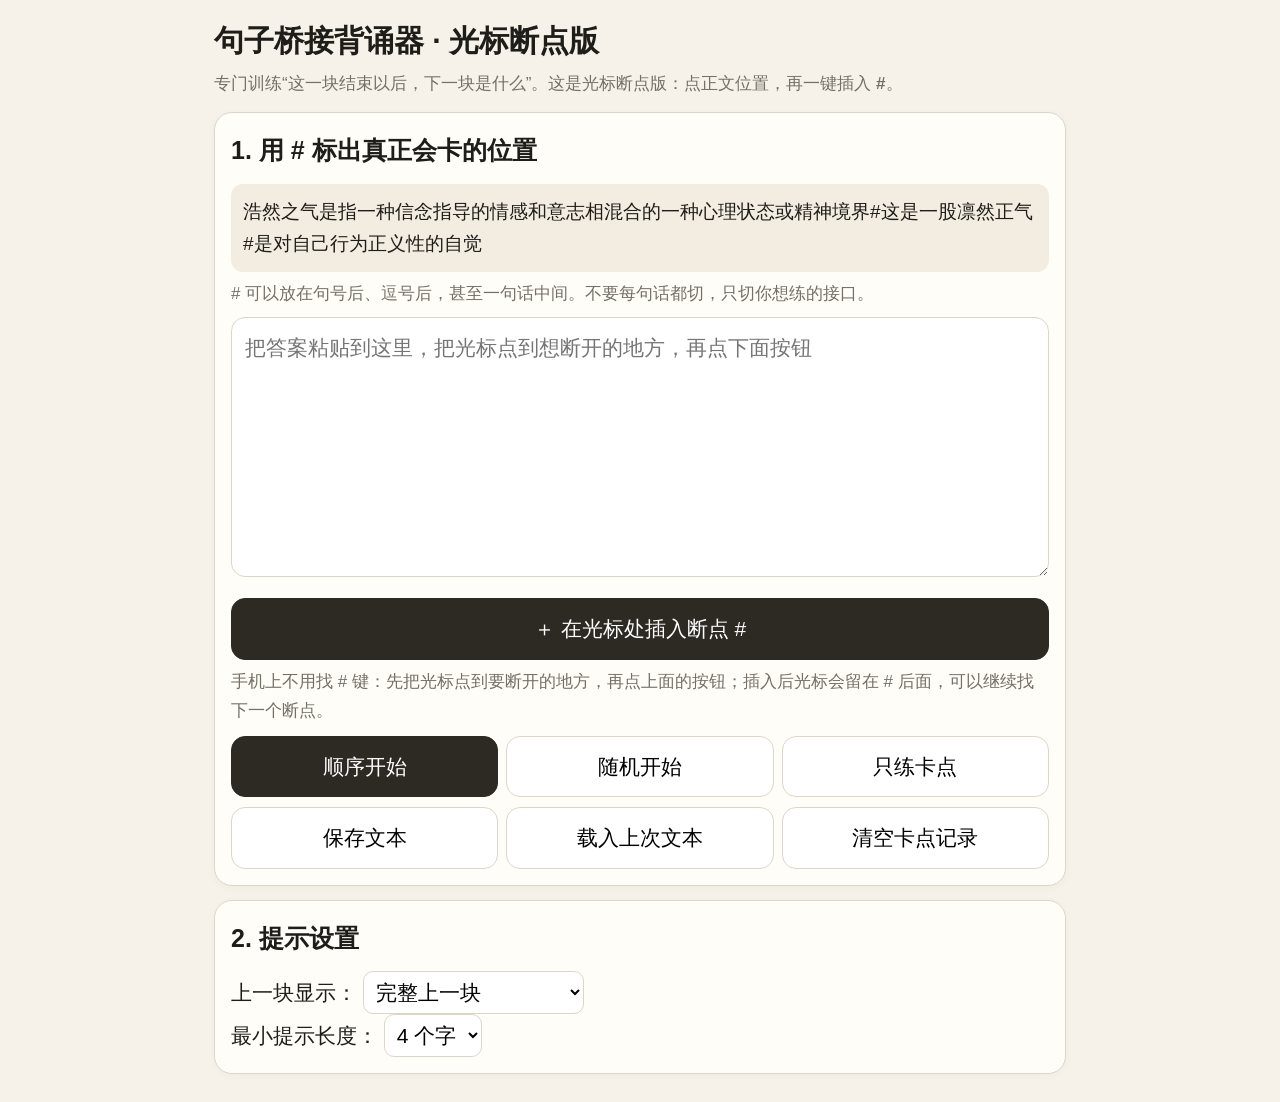
==== bridge-cursor.html @ 261e8c17 "Add cache-busting cursor breakpoint trainer page" ====
<!doctype html>
<html lang="zh-CN">
<head>
<meta charset="utf-8">
<meta name="viewport" content="width=device-width,initial-scale=1,viewport-fit=cover">
<meta name="theme-color" content="#f6f2e9">
<title>句子桥接背诵器 · 光标断点版</title>
<style>
:root{--bg:#f6f2e9;--card:#fffdf8;--text:#1f1d19;--muted:#756f66;--line:#ddd6c8;--soft:#f2ece1;--accent:#2d2923}
*{box-sizing:border-box}
body{margin:0;background:var(--bg);color:var(--text);font-family:-apple-system,BlinkMacSystemFont,"Segoe UI","PingFang SC","Microsoft YaHei",sans-serif;font-size:21px;line-height:1.7}
main{max-width:880px;margin:auto;padding:14px}
h1{font-size:30px;line-height:1.25;margin:8px 0 10px}
h2{font-size:25px;margin:0 0 12px}
p{margin:8px 0}
.card{background:var(--card);border:1px solid var(--line);border-radius:18px;padding:16px;margin:14px 0;box-shadow:0 2px 10px rgba(0,0,0,.03)}
textarea{width:100%;min-height:260px;border:1px solid var(--line);border-radius:14px;background:#fff;padding:13px;font:inherit;line-height:1.65;resize:vertical}
button,select{font:inherit}
button{border:1px solid var(--line);border-radius:14px;background:#fff;padding:12px 14px;cursor:pointer}
button.primary{background:var(--accent);border-color:var(--accent);color:#fff}
button.weak{background:#fff6f1}
button:disabled{opacity:.45}
.row{display:flex;gap:8px;flex-wrap:wrap;margin-top:10px}
.row button{flex:1;min-width:145px}
.muted{color:var(--muted);font-size:17px}
.example{background:var(--soft);border-radius:12px;padding:12px;font-size:19px;word-break:break-word}
.hidden{display:none!important}
.prompt{font-size:27px;line-height:1.7;white-space:pre-wrap;padding:4px 0 10px}
.answer{font-size:27px;line-height:1.7;white-space:pre-wrap;border:2px dashed var(--line);border-radius:15px;padding:15px;min-height:110px;background:#fff}
.hint{font-size:24px;padding:12px;border-radius:12px;background:var(--soft);margin:10px 0}
.stats{font-size:17px;color:var(--muted);margin-bottom:8px}
.hash{font-weight:800}
select{max-width:100%;padding:8px;border-radius:10px;border:1px solid var(--line);background:#fff}
@media(max-width:600px){
  body{font-size:21px} main{padding:10px} h1{font-size:29px} h2{font-size:25px}
  .prompt,.answer{font-size:26px}.row button{min-width:0;width:100%;flex-basis:100%}
}
</style>
</head>
<body>
<main>
  <h1>句子桥接背诵器 · 光标断点版</h1>
  <p class="muted">专门训练“这一块结束以后，下一块是什么”。这是光标断点版：点正文位置，再一键插入 <span class="hash">#</span>。</p>

  <section class="card">
    <h2>1. 用 # 标出真正会卡的位置</h2>
    <div class="example">浩然之气是指一种信念指导的情感和意志相混合的一种心理状态或精神境界#这是一股凛然正气#是对自己行为正义性的自觉</div>
    <p class="muted"># 可以放在句号后、逗号后，甚至一句话中间。不要每句话都切，只切你想练的接口。</p>
    <textarea id="source" placeholder="把答案粘贴到这里，把光标点到想断开的地方，再点下面按钮"></textarea>
    <div class="row">
      <button class="primary" type="button" onclick="insertBreakAtCursor()">＋ 在光标处插入断点 #</button>
    </div>
    <p class="muted">手机上不用找 # 键：先把光标点到要断开的地方，再点上面的按钮；插入后光标会留在 # 后面，可以继续找下一个断点。</p>
    <div class="row">
      <button class="primary" onclick="startOrdered()">顺序开始</button>
      <button onclick="startRandom()">随机开始</button>
      <button onclick="startWeakOnly()">只练卡点</button>
    </div>
    <div class="row">
      <button onclick="saveText()">保存文本</button>
      <button onclick="loadText()">载入上次文本</button>
      <button onclick="clearWeak()">清空卡点记录</button>
    </div>
  </section>

  <section class="card">
    <h2>2. 提示设置</h2>
    <label>上一块显示：
      <select id="promptMode">
        <option value="full">完整上一块</option>
        <option value="tail">只显示末尾 12 个字</option>
      </select>
    </label>
    <br>
    <label>最小提示长度：
      <select id="hintLen">
        <option value="2">2 个字</option>
        <option value="4" selected>4 个字</option>
        <option value="6">6 个字</option>
        <option value="8">8 个字</option>
      </select>
    </label>
  </section>

  <section id="trainer" class="card hidden">
    <h2>3. 接口训练</h2>
    <div id="stats" class="stats"></div>
    <div id="prompt" class="prompt"></div>
    <div id="miniHint" class="hint hidden"></div>
    <div id="answer" class="answer">先在脑中提取。真的卡住也没关系。</div>

    <div id="beforeReveal" class="row">
      <button onclick="showHint()">给我最小提示</button>
      <button class="primary" onclick="revealAnswer(false)">揭晓核对</button>
      <button class="weak" onclick="revealAnswer(true)">卡住了</button>
    </div>

    <div id="afterReveal" class="row hidden">
      <button class="weak" onclick="retrySame()">卡住了，再练一次</button>
      <button class="primary" onclick="gotItNext()">接上了，下一个</button>
    </div>

    <p id="weakInfo" class="muted"></p>
  </section>
</main>

<script>
let blocks=[];
let pairs=[];
let queue=[];
let pos=0;
let currentMarkedWeak=false;
const KEY_TEXT="bridge_text_v3";
const KEY_WEAK="bridge_weak_v3";
let weakScores=readJSON(KEY_WEAK,{});
let lastCursorPos=0;

function el(id){return document.getElementById(id)}
function readJSON(k,fallback){try{return JSON.parse(localStorage.getItem(k)||"")||fallback}catch(e){return fallback}}
function saveWeak(){localStorage.setItem(KEY_WEAK,JSON.stringify(weakScores))}
function normalize(s){return s.replace(/\r/g,"").replace(/[ \t]+/g," ").replace(/\n{3,}/g,"\n\n").trim()}
function keyOf(p){return p.prev.slice(-40)+"|||"+p.next.slice(0,40)}

function rememberCursor(){
  const box=el("source");
  if(typeof box.selectionStart==="number") lastCursorPos=box.selectionStart;
}

function insertBreakAtCursor(){
  const box=el("source");
  let pos=(typeof lastCursorPos==="number")?lastCursorPos:box.value.length;
  pos=Math.max(0,Math.min(pos,box.value.length));

  // 如果光标旁边已经有 #，不重复插入。
  if(box.value.charAt(pos)==="#" || box.value.charAt(pos-1)==="#"){
    box.focus();
    box.setSelectionRange(pos,pos);
    return;
  }

  box.value=box.value.slice(0,pos)+"#"+box.value.slice(pos);
  lastCursorPos=pos+1;
  localStorage.setItem(KEY_TEXT,box.value);

  // 重新聚焦并把光标放到刚插入的 # 后面。
  box.focus();
  box.setSelectionRange(lastCursorPos,lastCursorPos);
}

function parse(){
  const raw=normalize(el("source").value);
  blocks=raw.split("#").map(normalize).filter(Boolean);
  if(blocks.length<2){alert("至少放一个 #，让它形成两个内容块。");return false}
  pairs=[];
  for(let i=0;i<blocks.length-1;i++)pairs.push({prev:blocks[i],next:blocks[i+1],index:i});
  localStorage.setItem(KEY_TEXT,el("source").value);
  return true;
}

function startOrdered(){
  if(!parse())return;
  queue=pairs.map((_,i)=>i);pos=0;openTrainer();
}
function startRandom(){
  if(!parse())return;
  queue=pairs.map((_,i)=>i);
  for(let i=queue.length-1;i>0;i--){const j=Math.floor(Math.random()*(i+1));[queue[i],queue[j]]=[queue[j],queue[i]]}
  pos=0;openTrainer();
}
function startWeakOnly(){
  if(!parse())return;
  queue=pairs.map((p,i)=>({i,s:weakScores[keyOf(p)]||0})).filter(x=>x.s>0).sort((a,b)=>b.s-a.s).map(x=>x.i);
  if(!queue.length){alert("现在还没有卡点记录。");return}
  pos=0;openTrainer();
}
function openTrainer(){
  el("trainer").classList.remove("hidden");
  render();
  el("trainer").scrollIntoView({behavior:"smooth",block:"start"});
}
function render(){
  if(!queue.length)return;
  if(pos>=queue.length){
    alert("这一轮完成啦。");
    pos=0;
  }
  const p=pairs[queue[pos]];
  const mode=el("promptMode").value;
  const prev=mode==="tail"?"…"+p.prev.slice(-12):p.prev;
  el("stats").textContent="接口 "+(pos+1)+" / "+queue.length+"　原文第 "+(p.index+1)+" 块 → 第 "+(p.index+2)+" 块";
  el("prompt").textContent="上一块：\n"+prev+"\n\n→ 下一块从哪里开始？";
  el("answer").textContent="先在脑中提取。真的卡住也没关系。";
  el("miniHint").classList.add("hidden");
  el("beforeReveal").classList.remove("hidden");
  el("afterReveal").classList.add("hidden");
  currentMarkedWeak=false;
  updateWeakInfo();
}
function showHint(){
  const p=pairs[queue[pos]];
  const n=parseInt(el("hintLen").value,10)||4;
  el("miniHint").textContent="最小提示："+p.next.slice(0,n)+"……";
  el("miniHint").classList.remove("hidden");
}
function revealAnswer(markWeak){
  const p=pairs[queue[pos]];
  if(markWeak){
    const k=keyOf(p);
    weakScores[k]=(weakScores[k]||0)+1;
    currentMarkedWeak=true;
    saveWeak();
  }
  el("answer").textContent=p.next;
  el("beforeReveal").classList.add("hidden");
  el("afterReveal").classList.remove("hidden");
  updateWeakInfo();
}
function retrySame(){
  const p=pairs[queue[pos]];
  if(!currentMarkedWeak){
    const k=keyOf(p);
    weakScores[k]=(weakScores[k]||0)+1;
    saveWeak();
  }
  render();
}
function gotItNext(){
  const p=pairs[queue[pos]];
  const k=keyOf(p);
  if(weakScores[k]>0){
    weakScores[k]=Math.max(0,weakScores[k]-1);
    saveWeak();
  }
  pos++;
  render();
}
function updateWeakInfo(){
  let count=0;
  for(const p of pairs)if((weakScores[keyOf(p)]||0)>0)count++;
  el("weakInfo").textContent="当前文本还有 "+count+" 个已标记卡点。";
}
function saveText(){localStorage.setItem(KEY_TEXT,el("source").value);alert("已保存到这个浏览器。")}
function loadText(){const t=localStorage.getItem(KEY_TEXT);if(!t){alert("还没有保存过文本。");return}el("source").value=t}
function clearWeak(){if(confirm("确定清空所有卡点记录吗？")){weakScores={};saveWeak();updateWeakInfo()}}

const sourceBox=el("source");
["click","keyup","input","select","touchend"].forEach(evt=>{
  sourceBox.addEventListener(evt,rememberCursor);
});
sourceBox.addEventListener("focus",rememberCursor);

const saved=localStorage.getItem(KEY_TEXT);
if(saved)sourceBox.value=saved;
lastCursorPos=sourceBox.value.length;
</script>
</body>
</html>
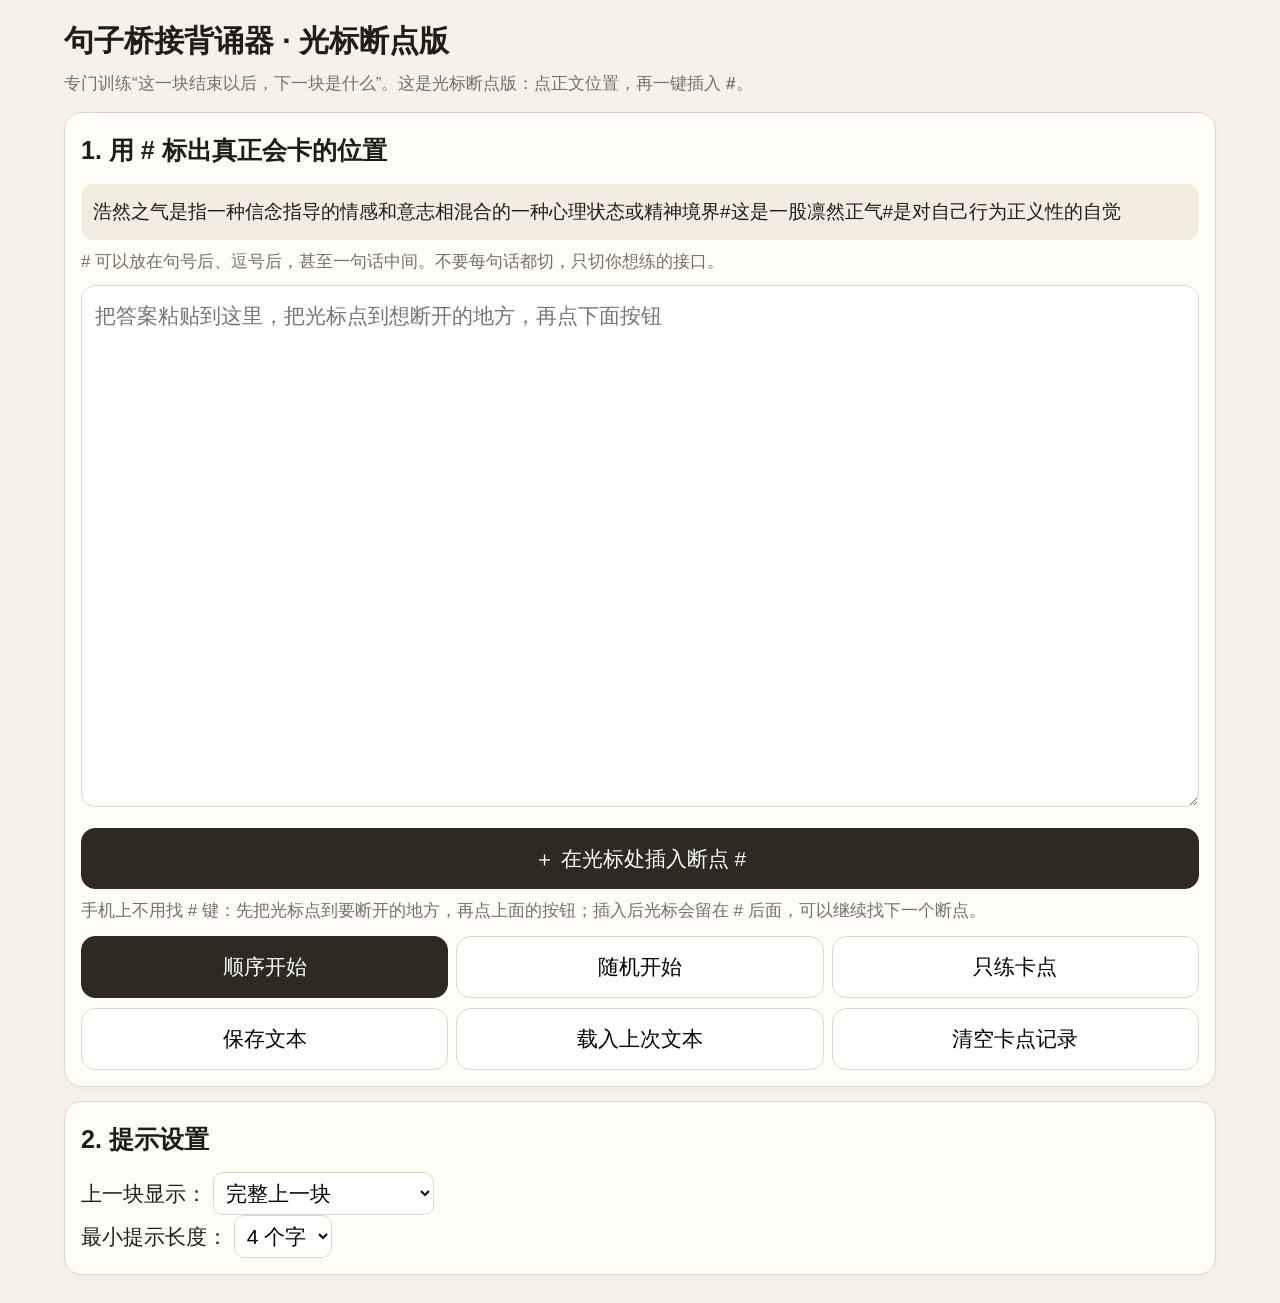
==== commit 4842e13e: "Enlarge source text area for direct review" ====
--- a/bridge-cursor.html
+++ b/bridge-cursor.html
@@ -9,12 +9,12 @@
 :root{--bg:#f6f2e9;--card:#fffdf8;--text:#1f1d19;--muted:#756f66;--line:#ddd6c8;--soft:#f2ece1;--accent:#2d2923}
 *{box-sizing:border-box}
 body{margin:0;background:var(--bg);color:var(--text);font-family:-apple-system,BlinkMacSystemFont,"Segoe UI","PingFang SC","Microsoft YaHei",sans-serif;font-size:21px;line-height:1.7}
-main{max-width:880px;margin:auto;padding:14px}
+main{max-width:1180px;margin:auto;padding:14px}
 h1{font-size:30px;line-height:1.25;margin:8px 0 10px}
 h2{font-size:25px;margin:0 0 12px}
 p{margin:8px 0}
 .card{background:var(--card);border:1px solid var(--line);border-radius:18px;padding:16px;margin:14px 0;box-shadow:0 2px 10px rgba(0,0,0,.03)}
-textarea{width:100%;min-height:260px;border:1px solid var(--line);border-radius:14px;background:#fff;padding:13px;font:inherit;line-height:1.65;resize:vertical}
+textarea{width:100%;min-height:58vh;border:1px solid var(--line);border-radius:14px;background:#fff;padding:13px;font:inherit;line-height:1.65;resize:vertical}
 button,select{font:inherit}
 button{border:1px solid var(--line);border-radius:14px;background:#fff;padding:12px 14px;cursor:pointer}
 button.primary{background:var(--accent);border-color:var(--accent);color:#fff}
@@ -32,7 +32,7 @@
 .hash{font-weight:800}
 select{max-width:100%;padding:8px;border-radius:10px;border:1px solid var(--line);background:#fff}
 @media(max-width:600px){
-  body{font-size:21px} main{padding:10px} h1{font-size:29px} h2{font-size:25px}
+  body{font-size:21px} main{padding:8px} h1{font-size:29px} h2{font-size:25px}\n  textarea{min-height:64vh;padding:15px}
   .prompt,.answer{font-size:26px}.row button{min-width:0;width:100%;flex-basis:100%}
 }
 </style>
@@ -131,10 +131,15 @@
   let pos=(typeof lastCursorPos==="number")?lastCursorPos:box.value.length;
   pos=Math.max(0,Math.min(pos,box.value.length));
 
+  // 记录当前页面和文本框内部的滚动位置，避免手机端插入后跳到底部。
+  const pageX=window.scrollX;
+  const pageY=window.scrollY;
+  const boxScrollTop=box.scrollTop;
+  const boxScrollLeft=box.scrollLeft;
+
   // 如果光标旁边已经有 #，不重复插入。
   if(box.value.charAt(pos)==="#" || box.value.charAt(pos-1)==="#"){
-    box.focus();
-    box.setSelectionRange(pos,pos);
+    try{box.setSelectionRange(pos,pos)}catch(e){}
     return;
   }
 
@@ -142,9 +147,16 @@
   lastCursorPos=pos+1;
   localStorage.setItem(KEY_TEXT,box.value);
 
-  // 重新聚焦并把光标放到刚插入的 # 后面。
-  box.focus();
-  box.setSelectionRange(lastCursorPos,lastCursorPos);
+  // 只更新光标位置，不主动 focus；手机端 focus 会把页面强行滚到光标处。
+  try{box.setSelectionRange(lastCursorPos,lastCursorPos)}catch(e){}
+
+  const restoreScroll=()=>{
+    box.scrollTop=boxScrollTop;
+    box.scrollLeft=boxScrollLeft;
+    window.scrollTo(pageX,pageY);
+  };
+  requestAnimationFrame(restoreScroll);
+  setTimeout(restoreScroll,60);
 }
 
 function parse(){
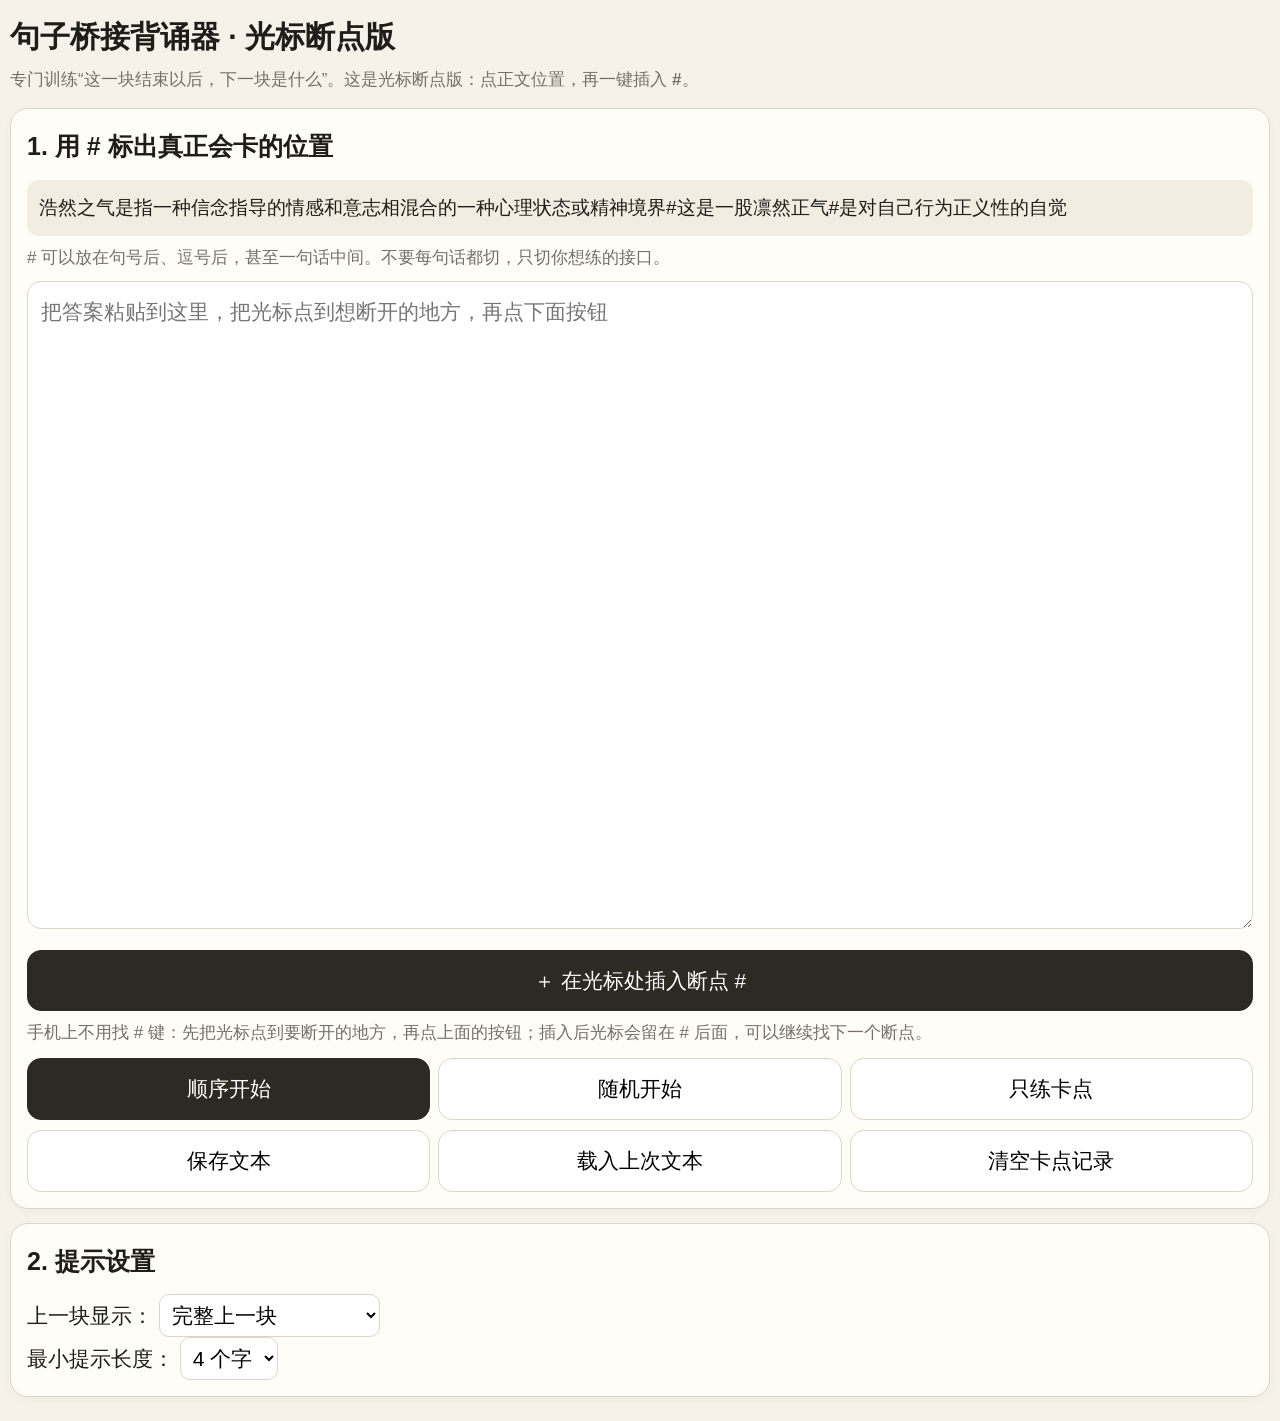
==== commit 5cc07950: "Make review text area substantially larger" ====
--- a/bridge-cursor.html
+++ b/bridge-cursor.html
@@ -9,12 +9,12 @@
 :root{--bg:#f6f2e9;--card:#fffdf8;--text:#1f1d19;--muted:#756f66;--line:#ddd6c8;--soft:#f2ece1;--accent:#2d2923}
 *{box-sizing:border-box}
 body{margin:0;background:var(--bg);color:var(--text);font-family:-apple-system,BlinkMacSystemFont,"Segoe UI","PingFang SC","Microsoft YaHei",sans-serif;font-size:21px;line-height:1.7}
-main{max-width:1180px;margin:auto;padding:14px}
+main{max-width:1400px;margin:auto;padding:10px}
 h1{font-size:30px;line-height:1.25;margin:8px 0 10px}
 h2{font-size:25px;margin:0 0 12px}
 p{margin:8px 0}
 .card{background:var(--card);border:1px solid var(--line);border-radius:18px;padding:16px;margin:14px 0;box-shadow:0 2px 10px rgba(0,0,0,.03)}
-textarea{width:100%;min-height:58vh;border:1px solid var(--line);border-radius:14px;background:#fff;padding:13px;font:inherit;line-height:1.65;resize:vertical}
+textarea{width:100%;min-height:72vh;border:1px solid var(--line);border-radius:14px;background:#fff;padding:13px;font:inherit;line-height:1.65;resize:vertical}
 button,select{font:inherit}
 button{border:1px solid var(--line);border-radius:14px;background:#fff;padding:12px 14px;cursor:pointer}
 button.primary{background:var(--accent);border-color:var(--accent);color:#fff}
@@ -32,7 +32,7 @@
 .hash{font-weight:800}
 select{max-width:100%;padding:8px;border-radius:10px;border:1px solid var(--line);background:#fff}
 @media(max-width:600px){
-  body{font-size:21px} main{padding:8px} h1{font-size:29px} h2{font-size:25px}\n  textarea{min-height:64vh;padding:15px}
+  body{font-size:21px} main{padding:8px} h1{font-size:29px} h2{font-size:25px}\n  textarea{min-height:76vh;padding:15px}
   .prompt,.answer{font-size:26px}.row button{min-width:0;width:100%;flex-basis:100%}
 }
 </style>
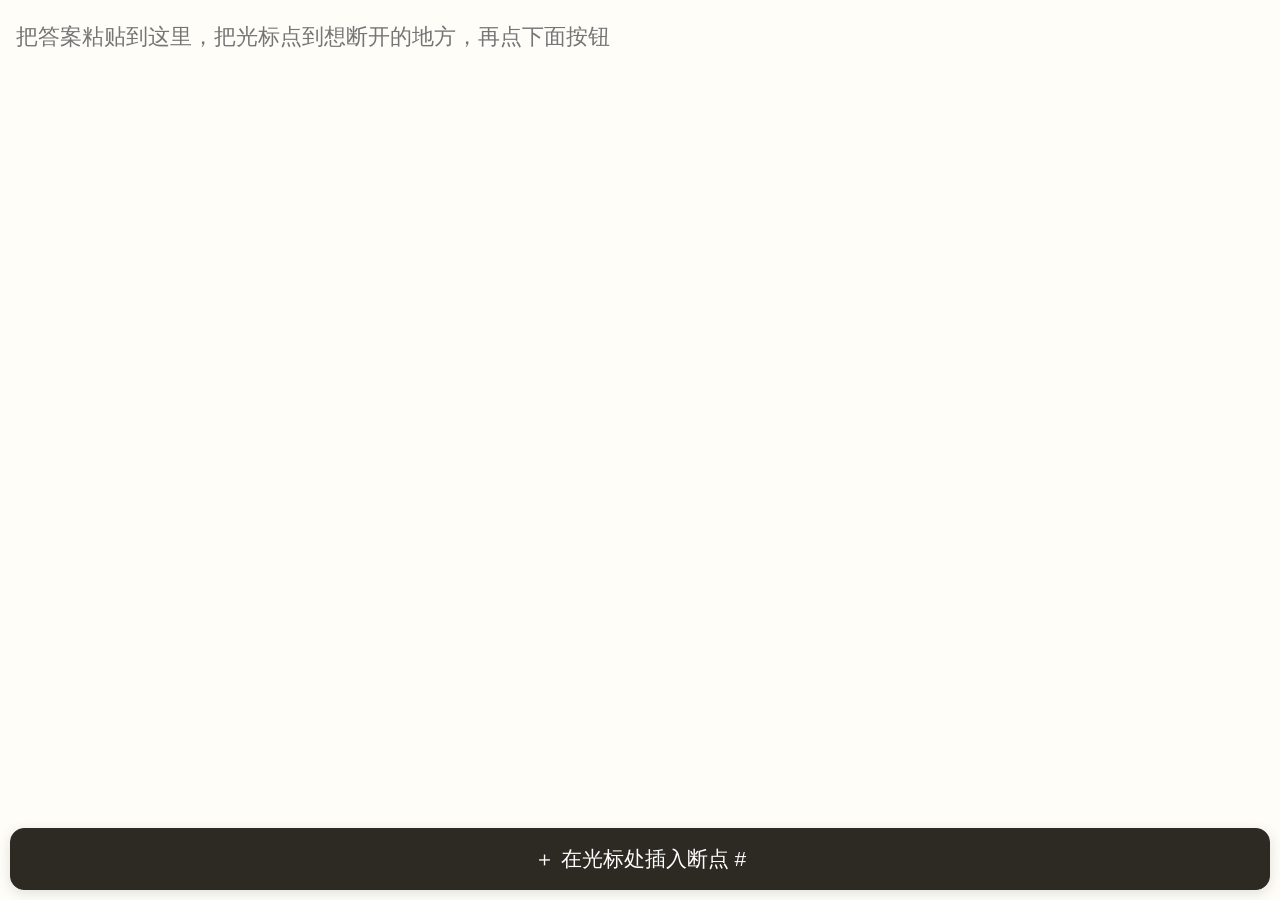
==== commit a32449e2: "Make source editor full-screen with only break button" ====
--- a/bridge-cursor.html
+++ b/bridge-cursor.html
@@ -30,6 +30,15 @@
 .hint{font-size:24px;padding:12px;border-radius:12px;background:var(--soft);margin:10px 0}
 .stats{font-size:17px;color:var(--muted);margin-bottom:8px}
 .hash{font-weight:800}
+.source-card{position:relative}
+body.source-focus{overflow:hidden}
+body.source-focus main{max-width:none;padding:0;margin:0}
+body.source-focus main>h1,body.source-focus main>p,body.source-focus main>section:not(.source-card){display:none!important}
+body.source-focus .source-card{position:fixed;inset:0;z-index:9999;margin:0;border:0;border-radius:0;padding:0;background:var(--card);box-shadow:none}
+body.source-focus .source-card>h2,body.source-focus .source-card>.example,body.source-focus .source-card>p,body.source-focus .source-card>.row:not(.insert-row){display:none!important}
+body.source-focus #source{position:absolute;inset:0 0 76px 0;width:100%;height:auto;min-height:0;border:0;border-radius:0;padding:18px 16px 28px;font-size:22px;line-height:1.75;resize:none;outline:none;background:#fffdf8}
+body.source-focus .insert-row{position:absolute;left:10px;right:10px;bottom:calc(10px + env(safe-area-inset-bottom));z-index:10000;margin:0}
+body.source-focus .insert-row button{width:100%;min-height:56px;box-shadow:0 3px 14px rgba(0,0,0,.12)}
 select{max-width:100%;padding:8px;border-radius:10px;border:1px solid var(--line);background:#fff}
 @media(max-width:600px){
   body{font-size:21px} main{padding:8px} h1{font-size:29px} h2{font-size:25px}\n  textarea{min-height:76vh;padding:15px}
@@ -42,12 +51,12 @@
   <h1>句子桥接背诵器 · 光标断点版</h1>
   <p class="muted">专门训练“这一块结束以后，下一块是什么”。这是光标断点版：点正文位置，再一键插入 <span class="hash">#</span>。</p>
 
-  <section class="card">
+  <section class="card source-card">
     <h2>1. 用 # 标出真正会卡的位置</h2>
     <div class="example">浩然之气是指一种信念指导的情感和意志相混合的一种心理状态或精神境界#这是一股凛然正气#是对自己行为正义性的自觉</div>
     <p class="muted"># 可以放在句号后、逗号后，甚至一句话中间。不要每句话都切，只切你想练的接口。</p>
     <textarea id="source" placeholder="把答案粘贴到这里，把光标点到想断开的地方，再点下面按钮"></textarea>
-    <div class="row">
+    <div class="row insert-row">
       <button class="primary" type="button" onclick="insertBreakAtCursor()">＋ 在光标处插入断点 #</button>
     </div>
     <p class="muted">手机上不用找 # 键：先把光标点到要断开的地方，再点上面的按钮；插入后光标会留在 # 后面，可以继续找下一个断点。</p>
@@ -121,6 +130,9 @@
 function normalize(s){return s.replace(/\r/g,"").replace(/[ \t]+/g," ").replace(/\n{3,}/g,"\n\n").trim()}
 function keyOf(p){return p.prev.slice(-40)+"|||"+p.next.slice(0,40)}
 
+function setSourceFocus(on=true){
+  document.body.classList.toggle("source-focus",on);
+}
 function rememberCursor(){
   const box=el("source");
   if(typeof box.selectionStart==="number") lastCursorPos=box.selectionStart;
@@ -256,6 +268,7 @@
 function clearWeak(){if(confirm("确定清空所有卡点记录吗？")){weakScores={};saveWeak();updateWeakInfo()}}
 
 const sourceBox=el("source");
+setSourceFocus(true);
 ["click","keyup","input","select","touchend"].forEach(evt=>{
   sourceBox.addEventListener(evt,rememberCursor);
 });
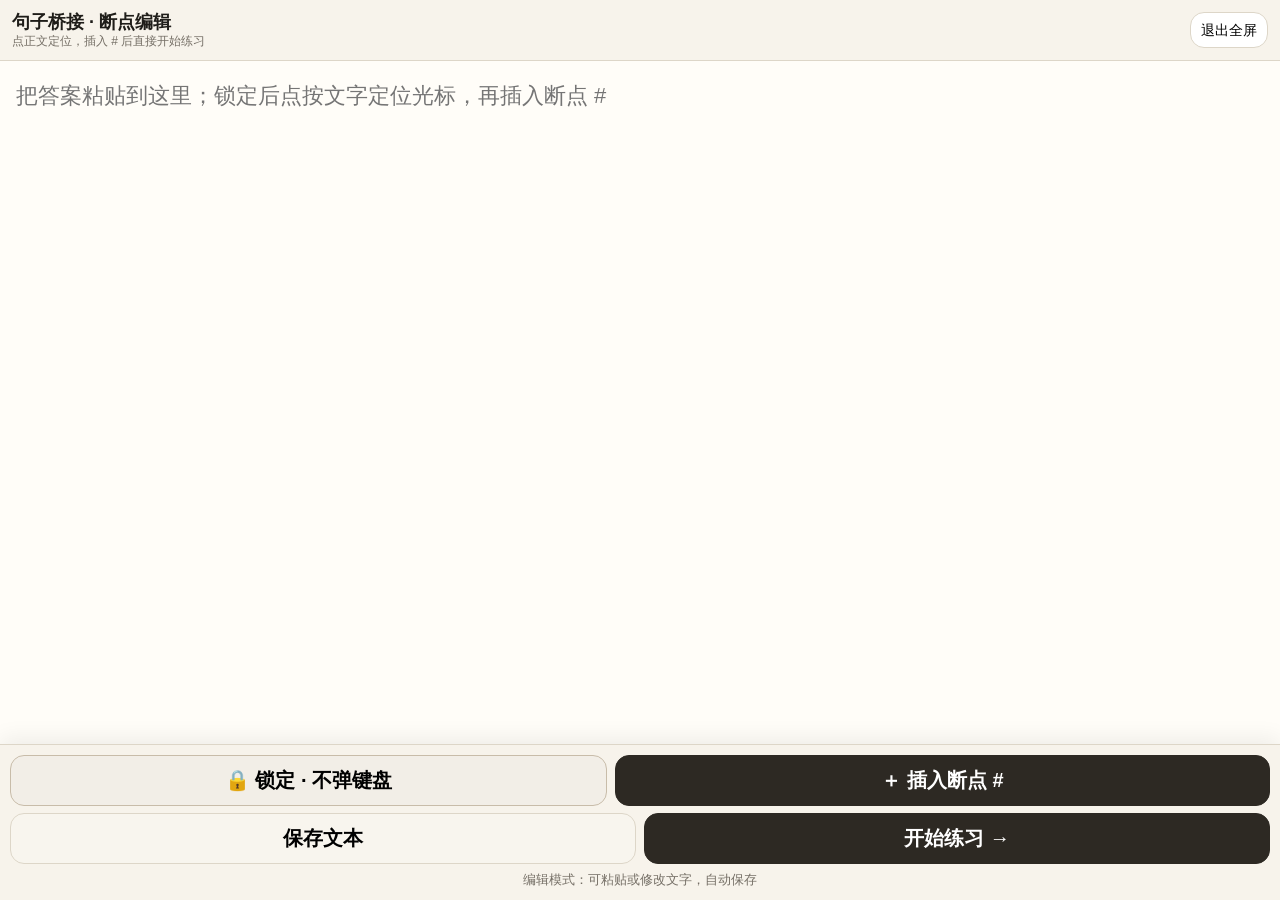
==== commit c06feddb: "Improve mobile sentence bridge editor with lock mode and accessible save/practice actions" ====
--- a/bridge-cursor.html
+++ b/bridge-cursor.html
@@ -4,7 +4,7 @@
 <meta charset="utf-8">
 <meta name="viewport" content="width=device-width,initial-scale=1,viewport-fit=cover">
 <meta name="theme-color" content="#f6f2e9">
-<title>句子桥接背诵器 · 光标断点版</title>
+<title>句子桥接背诵器 · 锁定断点版</title>
 <style>
 :root{--bg:#f6f2e9;--card:#fffdf8;--text:#1f1d19;--muted:#756f66;--line:#ddd6c8;--soft:#f2ece1;--accent:#2d2923}
 *{box-sizing:border-box}
@@ -44,6 +44,46 @@
   body{font-size:21px} main{padding:8px} h1{font-size:29px} h2{font-size:25px}\n  textarea{min-height:76vh;padding:15px}
   .prompt,.answer{font-size:26px}.row button{min-width:0;width:100%;flex-basis:100%}
 }
+
+/* 断点编辑：锁定光标时不调用软键盘，练习入口始终可见 */
+.editor-topbar{display:none}
+.editor-toolbar{margin-top:10px;display:grid;gap:8px}
+.editor-tools-row{display:flex;gap:8px}
+.editor-tools-row button{flex:1;min-width:0;padding:11px 8px;line-height:1.35;font-size:clamp(16px,4.3vw,20px);font-weight:600}
+.editor-tools-row .break-button{flex:1.1}
+#lockToggle{background:#f2eee7;border-color:#c8bca9}
+#lockToggle.is-locked{background:#e1ebe3;border-color:#91ae98;color:#28543a}
+.editor-action-row button:first-child{background:#f8f5ee}
+.editor-note{font-size:15px;line-height:1.35;text-align:center;color:var(--muted);min-height:20px}
+#source[readonly]{caret-color:#296d50;-webkit-user-select:text;user-select:text;touch-action:pan-y}
+body.source-focus .source-card .editor-topbar{
+  display:flex;position:absolute;inset:0 0 auto;height:calc(61px + env(safe-area-inset-top));
+  padding:calc(8px + env(safe-area-inset-top)) 12px 8px;
+  align-items:center;justify-content:space-between;gap:8px;background:#f7f3eb;
+  border-bottom:1px solid var(--line);z-index:10001
+}
+.editor-brand{display:grid;gap:0;min-width:0}
+.editor-brand strong{font-size:18px;line-height:1.3;white-space:nowrap}
+.editor-brand span{font-size:12px;color:var(--muted);line-height:1.3;white-space:nowrap;overflow:hidden;text-overflow:ellipsis}
+.editor-exit{font-size:14px;line-height:1.2;white-space:nowrap;padding:9px 10px}
+body.source-focus #source{
+  inset:calc(61px + env(safe-area-inset-top)) 0 calc(154px + env(safe-area-inset-bottom)) 0;
+  width:100%;height:auto;min-height:0;max-height:none;border:0;border-radius:0;
+  padding:16px 16px 28px;line-height:1.75;resize:none;outline:none;
+  -webkit-overflow-scrolling:touch
+}
+body.source-focus .source-card .editor-toolbar{
+  position:absolute;left:0;right:0;bottom:0;z-index:10002;margin:0;
+  padding:10px 10px calc(9px + env(safe-area-inset-bottom));
+  background:#f7f3eb;border-top:1px solid var(--line);box-shadow:0 -5px 22px rgba(0,0,0,.07);
+  gap:7px
+}
+body.source-focus .editor-tools-row button{min-height:47px}
+body.source-focus .editor-note{font-size:13px}
+@media(min-width:700px){
+ body.source-focus .source-card .editor-toolbar{max-width:none}
+ body.source-focus .editor-tools-row button{font-size:20px}
+}
 </style>
 </head>
 <body>
@@ -55,9 +95,24 @@
     <h2>1. 用 # 标出真正会卡的位置</h2>
     <div class="example">浩然之气是指一种信念指导的情感和意志相混合的一种心理状态或精神境界#这是一股凛然正气#是对自己行为正义性的自觉</div>
     <p class="muted"># 可以放在句号后、逗号后，甚至一句话中间。不要每句话都切，只切你想练的接口。</p>
-    <textarea id="source" placeholder="把答案粘贴到这里，把光标点到想断开的地方，再点下面按钮"></textarea>
-    <div class="row insert-row">
-      <button class="primary" type="button" onclick="insertBreakAtCursor()">＋ 在光标处插入断点 #</button>
+    <div class="editor-topbar">
+      <div class="editor-brand">
+        <strong>句子桥接 · 断点编辑</strong>
+        <span>点正文定位，插入 # 后直接开始练习</span>
+      </div>
+      <button type="button" class="editor-exit" onclick="setSourceFocus(false)">退出全屏</button>
+    </div>
+    <textarea id="source" placeholder="把答案粘贴到这里；锁定后点按文字定位光标，再插入断点 #"></textarea>
+    <div class="editor-toolbar" aria-label="断点编辑工具栏">
+      <div class="editor-tools-row">
+        <button id="lockToggle" type="button" aria-pressed="false" onclick="toggleLockMode()">🔒 锁定光标 · 不弹键盘</button>
+        <button class="primary break-button" type="button" onclick="insertBreakAtCursor()">＋ 插入断点 #</button>
+      </div>
+      <div class="editor-tools-row editor-action-row">
+        <button type="button" onclick="saveText()">保存文本</button>
+        <button type="button" class="primary" onclick="startOrdered()">开始练习 →</button>
+      </div>
+      <div class="editor-note" id="editorStatus" role="status" aria-live="polite">文字会自动保存到当前浏览器</div>
     </div>
     <p class="muted">手机上不用找 # 键：先把光标点到要断开的地方，再点上面的按钮；插入后光标会留在 # 后面，可以继续找下一个断点。</p>
     <div class="row">
@@ -66,7 +121,7 @@
       <button onclick="startWeakOnly()">只练卡点</button>
     </div>
     <div class="row">
-      <button onclick="saveText()">保存文本</button>
+      <button onclick="setSourceFocus(true)">进入全屏编辑</button>
       <button onclick="loadText()">载入上次文本</button>
       <button onclick="clearWeak()">清空卡点记录</button>
     </div>
@@ -123,6 +178,31 @@
 const KEY_WEAK="bridge_weak_v3";
 let weakScores=readJSON(KEY_WEAK,{});
 let lastCursorPos=0;
+let lockMode=false;
+
+function setLockMode(locked){
+  const box=el("source");
+  rememberCursor();
+  lockMode=Boolean(locked);
+  if(lockMode){
+    // Blur before switching to readonly, otherwise Android may leave its keyboard open.
+    box.blur();
+    box.readOnly=true;
+    box.setAttribute("inputmode","none");
+  }else{
+    box.readOnly=false;
+    box.setAttribute("inputmode","text");
+  }
+  const button=el("lockToggle");
+  button.classList.toggle("is-locked",lockMode);
+  button.setAttribute("aria-pressed",String(lockMode));
+  button.textContent=lockMode?"🔓 解锁 · 恢复输入":"🔒 锁定 · 不弹键盘";
+  el("editorStatus").textContent=lockMode
+    ?"已锁定：点击文字定位光标，不会弹出键盘"
+    :"编辑模式：可粘贴或修改文字，自动保存";
+}
+function toggleLockMode(){setLockMode(!lockMode)}
+function showEditorStatus(text){el("editorStatus").textContent=text}
 
 function el(id){return document.getElementById(id)}
 function readJSON(k,fallback){try{return JSON.parse(localStorage.getItem(k)||"")||fallback}catch(e){return fallback}}
@@ -198,9 +278,11 @@
   pos=0;openTrainer();
 }
 function openTrainer(){
+  // 退出全屏编辑，才能看见练习区；否则旧的全屏样式会把它隐藏。
+  setSourceFocus(false);
   el("trainer").classList.remove("hidden");
   render();
-  el("trainer").scrollIntoView({behavior:"smooth",block:"start"});
+  requestAnimationFrame(()=>el("trainer").scrollIntoView({behavior:"smooth",block:"start"}));
 }
 function render(){
   if(!queue.length)return;
@@ -263,20 +345,36 @@
   for(const p of pairs)if((weakScores[keyOf(p)]||0)>0)count++;
   el("weakInfo").textContent="当前文本还有 "+count+" 个已标记卡点。";
 }
-function saveText(){localStorage.setItem(KEY_TEXT,el("source").value);alert("已保存到这个浏览器。")}
-function loadText(){const t=localStorage.getItem(KEY_TEXT);if(!t){alert("还没有保存过文本。");return}el("source").value=t}
+function saveText(){
+  localStorage.setItem(KEY_TEXT,el("source").value);
+  showEditorStatus("✓ 已保存到当前浏览器，刷新后仍可载入");
+}
+function loadText(){
+  const t=localStorage.getItem(KEY_TEXT);
+  if(!t){alert("还没有保存过文本。");return}
+  el("source").value=t;
+  lastCursorPos=t.length;
+  showEditorStatus("✓ 已载入上次保存的文本");
+}
 function clearWeak(){if(confirm("确定清空所有卡点记录吗？")){weakScores={};saveWeak();updateWeakInfo()}}
 
 const sourceBox=el("source");
 setSourceFocus(true);
-["click","keyup","input","select","touchend"].forEach(evt=>{
+["click","keyup","input","select","touchend","pointerup"].forEach(evt=>{
   sourceBox.addEventListener(evt,rememberCursor);
 });
 sourceBox.addEventListener("focus",rememberCursor);
+document.addEventListener("selectionchange",()=>{
+  if(document.activeElement===sourceBox)rememberCursor();
+});
+sourceBox.addEventListener("input",()=>{
+  localStorage.setItem(KEY_TEXT,sourceBox.value);
+});
 
 const saved=localStorage.getItem(KEY_TEXT);
 if(saved)sourceBox.value=saved;
 lastCursorPos=sourceBox.value.length;
+setLockMode(false);
 </script>
 </body>
 </html>
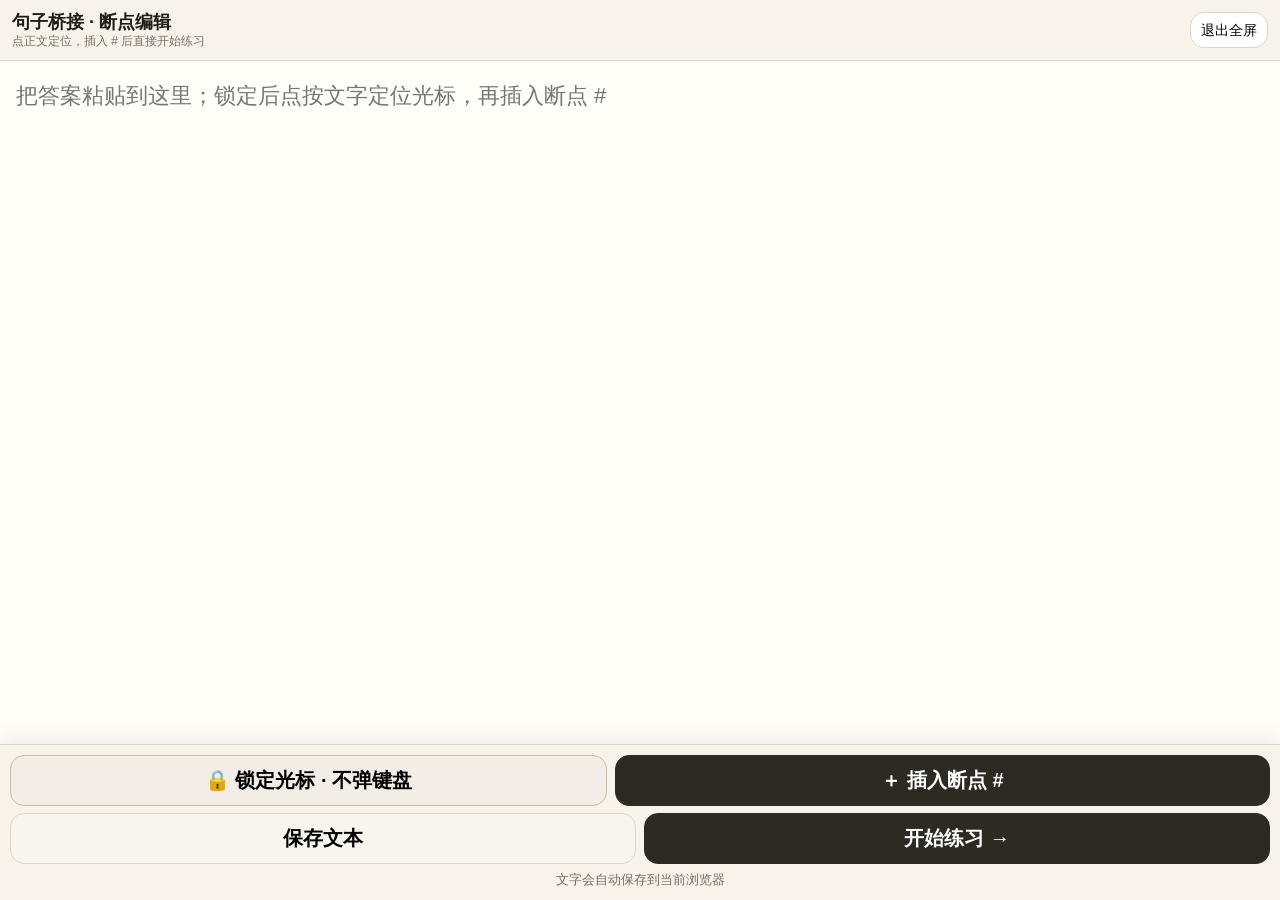
==== commit e56d1112: "Fix Android locked editor: custom visible caret with tap positioning and no keyboard" ====
--- a/bridge-cursor.html
+++ b/bridge-cursor.html
@@ -41,7 +41,8 @@
 body.source-focus .insert-row button{width:100%;min-height:56px;box-shadow:0 3px 14px rgba(0,0,0,.12)}
 select{max-width:100%;padding:8px;border-radius:10px;border:1px solid var(--line);background:#fff}
 @media(max-width:600px){
-  body{font-size:21px} main{padding:8px} h1{font-size:29px} h2{font-size:25px}\n  textarea{min-height:76vh;padding:15px}
+  body{font-size:21px} main{padding:8px} h1{font-size:29px} h2{font-size:25px}
+  textarea{min-height:76vh;padding:15px}
   .prompt,.answer{font-size:26px}.row button{min-width:0;width:100%;flex-basis:100%}
 }
 
@@ -55,7 +56,26 @@
 #lockToggle.is-locked{background:#e1ebe3;border-color:#91ae98;color:#28543a}
 .editor-action-row button:first-child{background:#f8f5ee}
 .editor-note{font-size:15px;line-height:1.35;text-align:center;color:var(--muted);min-height:20px}
-#source[readonly]{caret-color:#296d50;-webkit-user-select:text;user-select:text;touch-action:pan-y}
+/* 锁定层与编辑框相互切换：不使用 readonly 的系统光标，它在部分安卓浏览器中不可见。 */
+#lockedView{
+  width:100%;height:72vh;overflow:auto;position:relative;border:1px solid var(--line);
+  border-radius:14px;background:#fff;padding:13px;font:inherit;line-height:1.65;
+  overscroll-behavior:contain;-webkit-overflow-scrolling:touch;touch-action:pan-y;
+  cursor:text
+}
+#lockedTextWrap{position:relative;min-height:1.65em}
+#lockedText{
+  white-space:pre-wrap;overflow-wrap:break-word;word-break:break-word;
+  -webkit-user-select:none;user-select:none
+}
+#lockedCaret{
+  position:absolute;top:0;left:0;width:2.5px;height:1.65em;min-height:28px;
+  border-radius:3px;background:#1d8761;pointer-events:none;
+  box-shadow:0 0 0 1px rgba(29,135,97,.06);
+  animation:locked-caret-blink 1.1s steps(1,end) infinite
+}
+@keyframes locked-caret-blink{50%{opacity:0}}
+@media(prefers-reduced-motion:reduce){#lockedCaret{animation:none}}
 body.source-focus .source-card .editor-topbar{
   display:flex;position:absolute;inset:0 0 auto;height:calc(61px + env(safe-area-inset-top));
   padding:calc(8px + env(safe-area-inset-top)) 12px 8px;
@@ -66,12 +86,15 @@
 .editor-brand strong{font-size:18px;line-height:1.3;white-space:nowrap}
 .editor-brand span{font-size:12px;color:var(--muted);line-height:1.3;white-space:nowrap;overflow:hidden;text-overflow:ellipsis}
 .editor-exit{font-size:14px;line-height:1.2;white-space:nowrap;padding:9px 10px}
-body.source-focus #source{
-  inset:calc(61px + env(safe-area-inset-top)) 0 calc(154px + env(safe-area-inset-bottom)) 0;
+body.source-focus #source,
+body.source-focus #lockedView{
+  position:absolute;
+  inset:calc(61px + env(safe-area-inset-top)) 0 var(--editor-toolbar-height, calc(154px + env(safe-area-inset-bottom))) 0;
   width:100%;height:auto;min-height:0;max-height:none;border:0;border-radius:0;
-  padding:16px 16px 28px;line-height:1.75;resize:none;outline:none;
+  padding:16px 16px 28px;font-size:22px;line-height:1.75;outline:none;
   -webkit-overflow-scrolling:touch
 }
+body.source-focus #source{resize:none}
 body.source-focus .source-card .editor-toolbar{
   position:absolute;left:0;right:0;bottom:0;z-index:10002;margin:0;
   padding:10px 10px calc(9px + env(safe-area-inset-bottom));
@@ -103,6 +126,9 @@
       <button type="button" class="editor-exit" onclick="setSourceFocus(false)">退出全屏</button>
     </div>
     <textarea id="source" placeholder="把答案粘贴到这里；锁定后点按文字定位光标，再插入断点 #"></textarea>
+    <div id="lockedView" class="hidden" role="textbox" aria-label="锁定的背诵原文，点按文字定位断点" aria-readonly="true" tabindex="0">
+      <div id="lockedTextWrap"><span id="lockedText"></span><span id="lockedCaret" aria-hidden="true"></span></div>
+    </div>
     <div class="editor-toolbar" aria-label="断点编辑工具栏">
       <div class="editor-tools-row">
         <button id="lockToggle" type="button" aria-pressed="false" onclick="toggleLockMode()">🔒 锁定光标 · 不弹键盘</button>
@@ -180,29 +206,95 @@
 let lastCursorPos=0;
 let lockMode=false;
 
+// 只在文字编辑状态读取原生 textarea 光标。
+// 锁定时的点击位置由浏览器排版引擎换算，不会唤起软键盘。
 function setLockMode(locked){
   const box=el("source");
-  rememberCursor();
-  lockMode=Boolean(locked);
-  if(lockMode){
-    // Blur before switching to readonly, otherwise Android may leave its keyboard open.
-    box.blur();
-    box.readOnly=true;
-    box.setAttribute("inputmode","none");
+  const view=el("lockedView");
+  const next=Boolean(locked);
+  if(next===lockMode && !next)return;
+  if(!lockMode)rememberCursor();
+  const scrollTop=lockMode?view.scrollTop:box.scrollTop;
+  const scrollLeft=lockMode?view.scrollLeft:box.scrollLeft;
+  lockMode=next;
+  if(next){
+    box.blur(); // 保证先收起已经打开的软键盘
+    drawLockedText();
+    box.classList.add("hidden");
+    view.classList.remove("hidden");
   }else{
-    box.readOnly=false;
-    box.setAttribute("inputmode","text");
+    view.classList.add("hidden");
+    box.classList.remove("hidden");
+    try{box.setSelectionRange(lastCursorPos,lastCursorPos)}catch(e){}
   }
   const button=el("lockToggle");
   button.classList.toggle("is-locked",lockMode);
   button.setAttribute("aria-pressed",String(lockMode));
   button.textContent=lockMode?"🔓 解锁 · 恢复输入":"🔒 锁定 · 不弹键盘";
   el("editorStatus").textContent=lockMode
-    ?"已锁定：点击文字定位光标，不会弹出键盘"
+    ?"已锁定：点按文字显示绿色光标，不弹键盘"
     :"编辑模式：可粘贴或修改文字，自动保存";
+  requestAnimationFrame(()=>{
+    const active=lockMode?view:box;
+    active.scrollTop=scrollTop;
+    active.scrollLeft=scrollLeft;
+    if(lockMode)drawLockedCaret();
+  });
 }
 function toggleLockMode(){setLockMode(!lockMode)}
 function showEditorStatus(text){el("editorStatus").textContent=text}
+
+// 锁定视图只展示原文，不允许编辑，不会触发 Android 输入法。
+function drawLockedText(){
+  const text=el("lockedText");
+  text.textContent=el("source").value || "\u200b";
+  drawLockedCaret();
+}
+function drawLockedCaret(){
+  if(!lockMode)return;
+  const text=el("lockedText");
+  const node=text.firstChild;
+  const caret=el("lockedCaret");
+  const wrap=el("lockedTextWrap");
+  if(!node)return;
+  const index=Math.max(0,Math.min(lastCursorPos,el("source").value.length));
+  const range=document.createRange();
+  range.setStart(node,index);
+  range.collapse(true);
+  const rect=range.getClientRects()[0]||range.getBoundingClientRect();
+  const origin=wrap.getBoundingClientRect();
+  // Range 可能在空白文本处返回零尺寸，起始位置仍保持可见。
+  let left=rect.left-origin.left;
+  let top=rect.top-origin.top;
+  if(!Number.isFinite(left)||!Number.isFinite(top)){left=0;top=0}
+  caret.style.left=Math.max(0,left)+"px";
+  caret.style.top=Math.max(0,top)+"px";
+  caret.style.height=(rect.height>8?rect.height:parseFloat(getComputedStyle(wrap).lineHeight)||36)+"px";
+}
+function selectLockedPosition(event){
+  if(!lockMode)return;
+  const text=el("lockedText");
+  const node=text.firstChild;
+  if(!node)return;
+  let offset=null;
+  // 两个标准接口分别覆盖现代 Chrome 和较旧安卓 WebView。
+  if(document.caretPositionFromPoint){
+    const p=document.caretPositionFromPoint(event.clientX,event.clientY);
+    if(p && p.offsetNode===node)offset=p.offset;
+  }
+  if(offset===null && document.caretRangeFromPoint){
+    const r=document.caretRangeFromPoint(event.clientX,event.clientY);
+    if(r && r.startContainer===node)offset=r.startOffset;
+  }
+  if(offset===null){
+    // 触到段落底部空白区域时，定位到最后一个字符之后。
+    const bounds=text.getBoundingClientRect();
+    offset=event.clientY<bounds.top?0:el("source").value.length;
+  }
+  lastCursorPos=Math.max(0,Math.min(offset,el("source").value.length));
+  drawLockedCaret();
+}
+
 
 function el(id){return document.getElementById(id)}
 function readJSON(k,fallback){try{return JSON.parse(localStorage.getItem(k)||"")||fallback}catch(e){return fallback}}
@@ -214,6 +306,7 @@
   document.body.classList.toggle("source-focus",on);
 }
 function rememberCursor(){
+  if(lockMode)return;
   const box=el("source");
   if(typeof box.selectionStart==="number") lastCursorPos=box.selectionStart;
 }
@@ -226,12 +319,15 @@
   // 记录当前页面和文本框内部的滚动位置，避免手机端插入后跳到底部。
   const pageX=window.scrollX;
   const pageY=window.scrollY;
-  const boxScrollTop=box.scrollTop;
-  const boxScrollLeft=box.scrollLeft;
+  const active=lockMode?el("lockedView"):box;
+  const boxScrollTop=active.scrollTop;
+  const boxScrollLeft=active.scrollLeft;
 
   // 如果光标旁边已经有 #，不重复插入。
   if(box.value.charAt(pos)==="#" || box.value.charAt(pos-1)==="#"){
-    try{box.setSelectionRange(pos,pos)}catch(e){}
+    if(lockMode)drawLockedCaret();
+    else try{box.setSelectionRange(pos,pos)}catch(e){}
+    showEditorStatus("这里已经有断点 # 了");
     return;
   }
 
@@ -239,13 +335,16 @@
   lastCursorPos=pos+1;
   localStorage.setItem(KEY_TEXT,box.value);
 
-  // 只更新光标位置，不主动 focus；手机端 focus 会把页面强行滚到光标处。
+  // 锁定状态直接刷新展示层和绿色光标，不碰键盘。
   try{box.setSelectionRange(lastCursorPos,lastCursorPos)}catch(e){}
+  if(lockMode)drawLockedText();
+  showEditorStatus("✓ 已插入 #，自动保存；可继续点击文字定位");
 
   const restoreScroll=()=>{
-    box.scrollTop=boxScrollTop;
-    box.scrollLeft=boxScrollLeft;
+    active.scrollTop=boxScrollTop;
+    active.scrollLeft=boxScrollLeft;
     window.scrollTo(pageX,pageY);
+    if(lockMode)drawLockedCaret();
   };
   requestAnimationFrame(restoreScroll);
   setTimeout(restoreScroll,60);
@@ -354,6 +453,7 @@
   if(!t){alert("还没有保存过文本。");return}
   el("source").value=t;
   lastCursorPos=t.length;
+  if(lockMode)drawLockedText();
   showEditorStatus("✓ 已载入上次保存的文本");
 }
 function clearWeak(){if(confirm("确定清空所有卡点记录吗？")){weakScores={};saveWeak();updateWeakInfo()}}
@@ -370,11 +470,32 @@
 sourceBox.addEventListener("input",()=>{
   localStorage.setItem(KEY_TEXT,sourceBox.value);
 });
+el("lockedView").addEventListener("click",selectLockedPosition);
+el("lockedView").addEventListener("keydown",event=>{
+  // 键盘用户在锁定层也能选择左右位置，不会编辑原文。
+  if(event.key==="ArrowLeft"||event.key==="ArrowRight"){
+    event.preventDefault();
+    lastCursorPos=Math.max(0,Math.min(sourceBox.value.length,lastCursorPos+(event.key==="ArrowLeft"?-1:1)));
+    drawLockedCaret();
+  }
+});
 
 const saved=localStorage.getItem(KEY_TEXT);
 if(saved)sourceBox.value=saved;
 lastCursorPos=sourceBox.value.length;
 setLockMode(false);
+
+// The mobile toolbar can wrap on narrow screens; always leave enough room for it.
+if(typeof ResizeObserver!=="undefined"){
+  const toolbar=el("source").parentElement.querySelector(".editor-toolbar");
+  const observer=new ResizeObserver(entries=>{
+    for(const entry of entries){
+      const height=Math.ceil(entry.target.getBoundingClientRect().height);
+      document.documentElement.style.setProperty("--editor-toolbar-height",height+"px");
+    }
+  });
+  observer.observe(toolbar);
+}
 </script>
 </body>
 </html>
